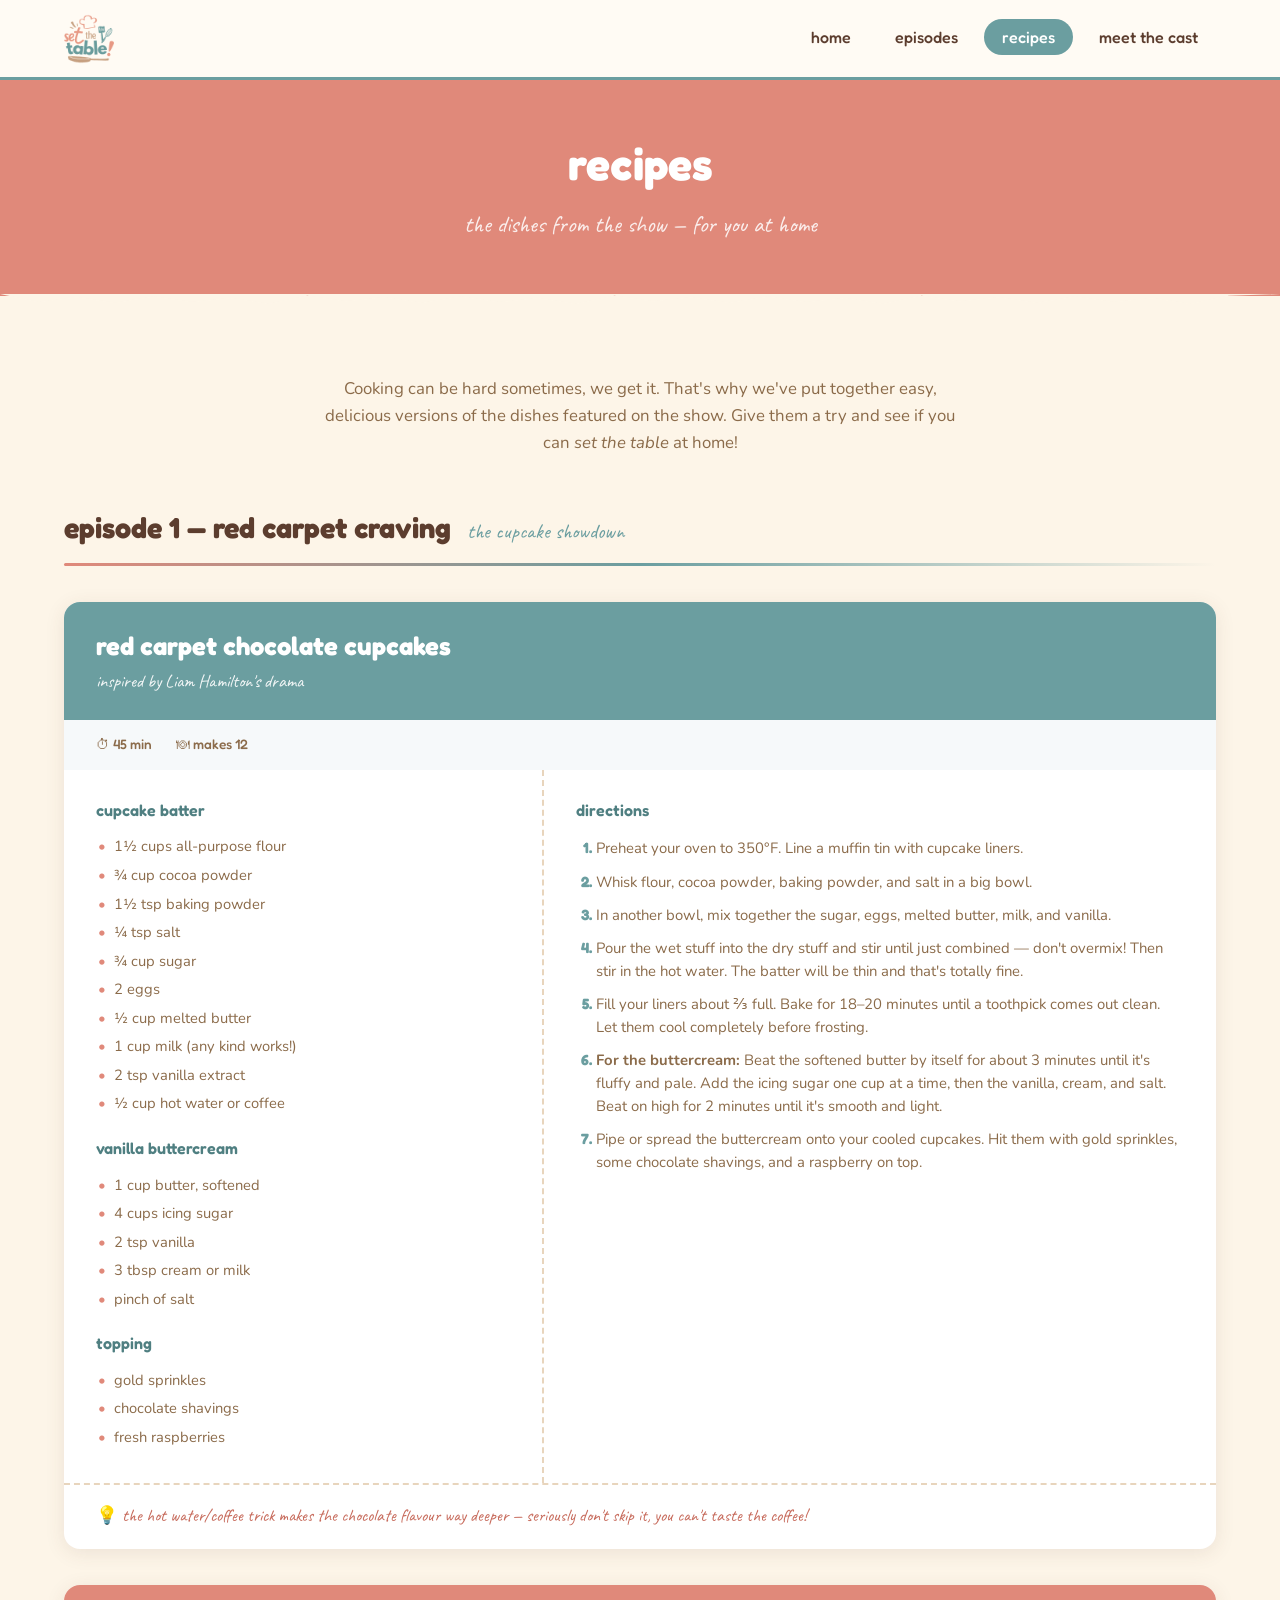
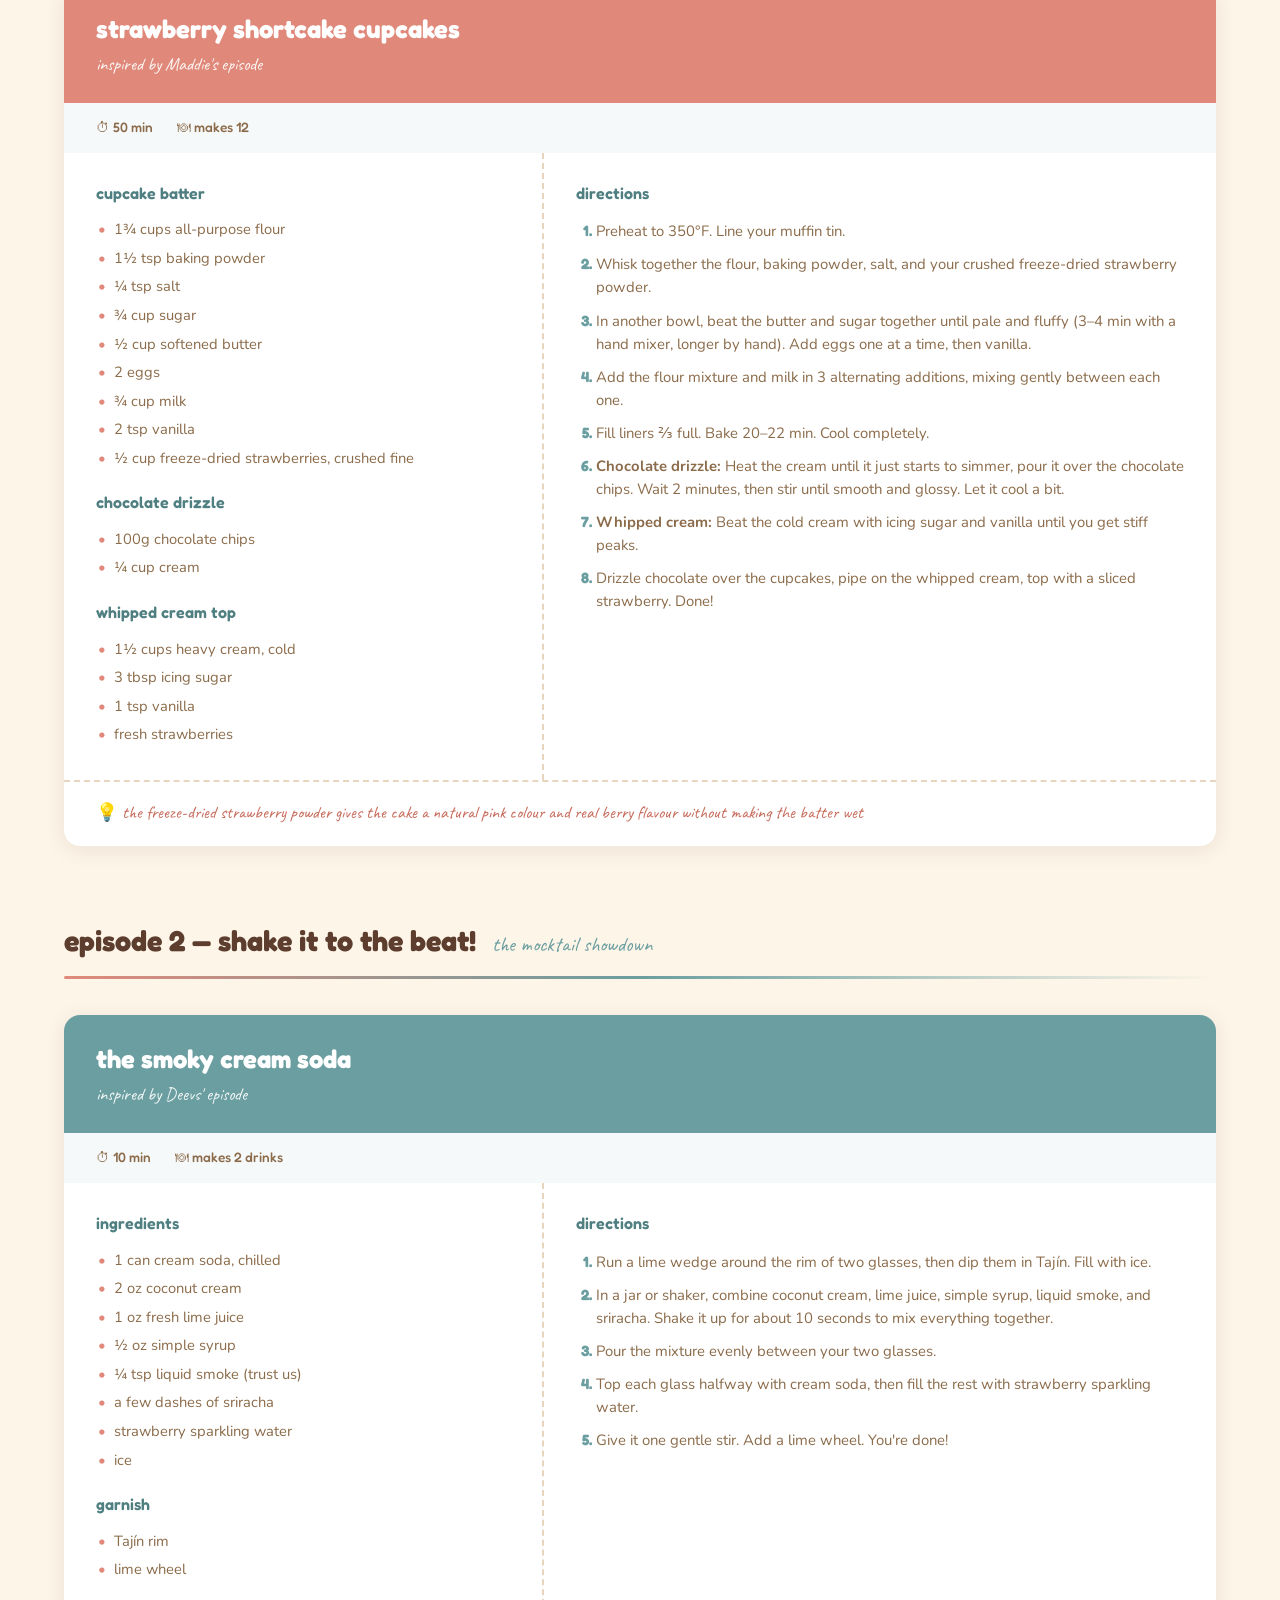
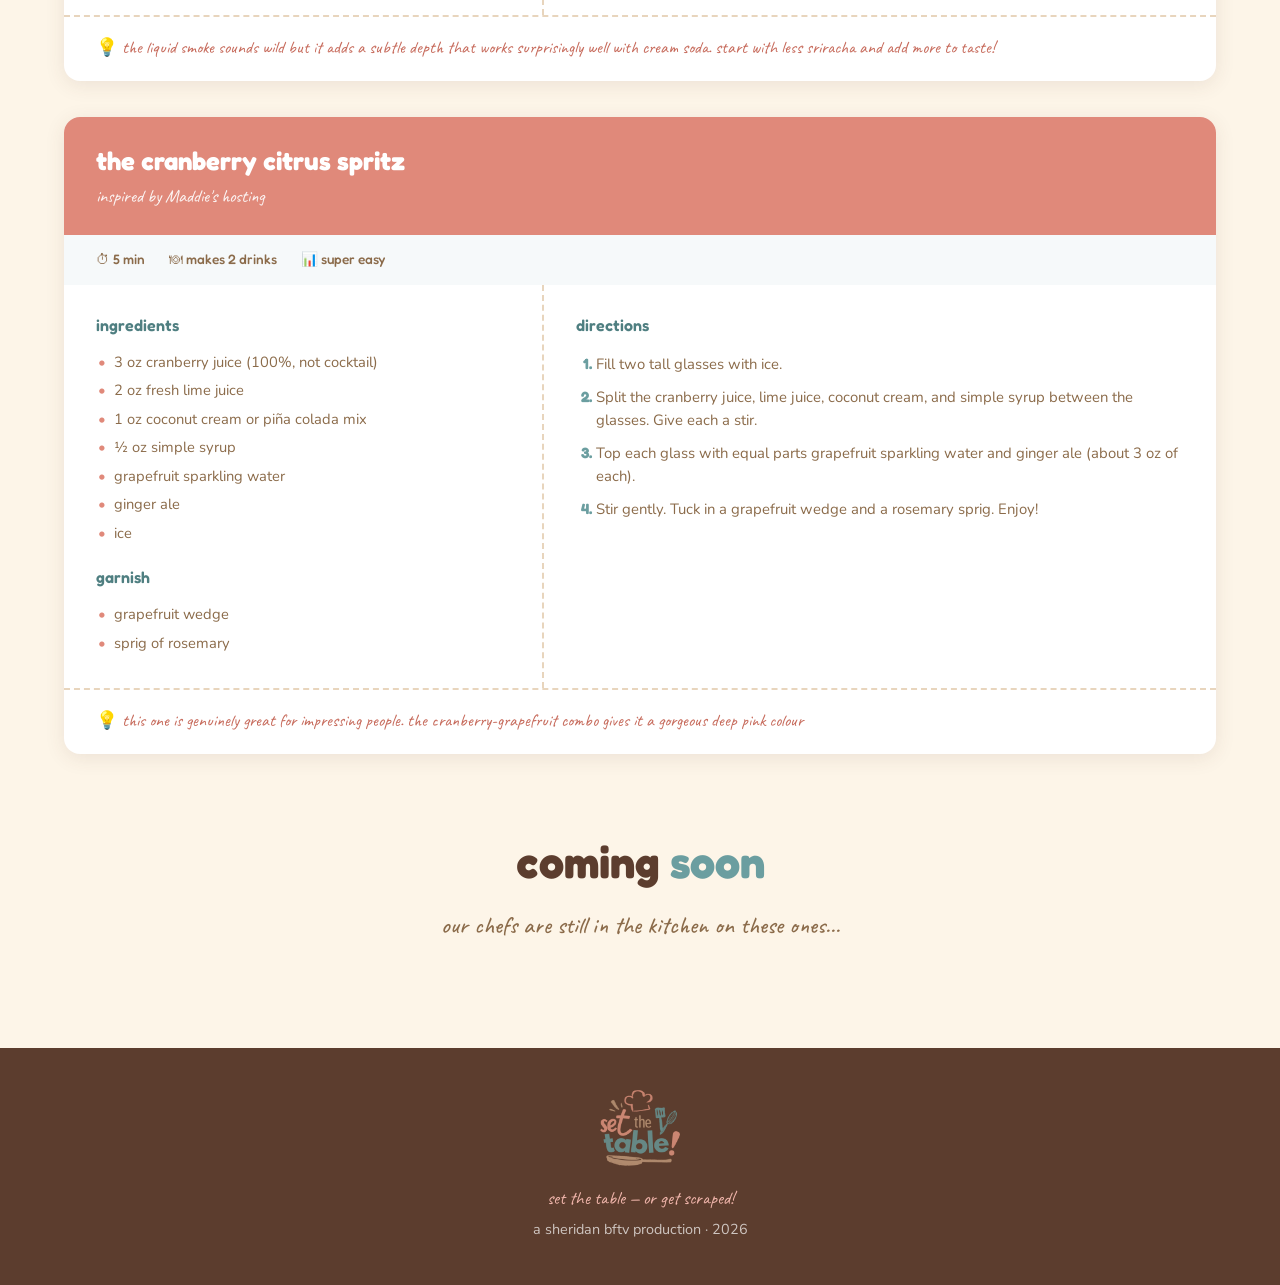
==== recipes.html @ ef8ee999 "Initial commit" ====
<!DOCTYPE html>
<html lang="en">
<head>
  <meta charset="UTF-8">
  <meta name="viewport" content="width=device-width, initial-scale=1.0">
  <title>recipes — set the table!</title>
  <link rel="stylesheet" href="css/style.css">
  <link rel="icon" href="assets/logo.png" type="image/png">
</head>
<body>
  <nav class="nav">
    <div class="nav-inner">
      <a href="index.html" class="nav-logo"><img src="assets/logo.png" alt="Set the Table logo"></a>
      <button class="nav-toggle" aria-label="Menu"><span></span><span></span><span></span></button>
      <ul class="nav-links">
        <li><a href="index.html">home</a></li>
        <li><a href="episodes.html">episodes</a></li>
        <li><a href="recipes.html" class="active">recipes</a></li>
        <li><a href="cast.html">meet the cast</a></li>
      </ul>
    </div>
  </nav>

  <main>
    <div class="page-header torn-bottom" style="background: var(--coral);">
      <h1>recipes</h1>
      <p class="page-subtitle">the dishes from the show — for you at home</p>
    </div>

    <section class="section">
      <div class="container">

        <p class="recipes-intro fade-up">
          Cooking can be hard sometimes, we get it. That's why we've put together easy, 
          delicious versions of the dishes featured on the show. Give them a try and see if 
          you can <em>set the table</em> at home!
        </p>


        <div class="recipe-episode-group">
          <div class="recipe-ep-header fade-up">
            <h2>episode 1 — red carpet craving</h2>
            <span class="ep-tag">the cupcake showdown</span>
          </div>
          <hr class="recipe-ep-divider">

          <!-- Recipe 1: Chocolate Cupcakes -->
          <div class="recipe-spread fade-up">
            <div class="recipe-spread-header">
              <h3>red carpet chocolate cupcakes</h3>
              <span class="recipe-origin">inspired by Liam Hamilton's drama</span>
            </div>
            <div class="recipe-spread-meta">
              <span>⏱ 45 min</span>
              <span>🍽 makes 12</span>
            </div>
            <div class="recipe-spread-body">
              <div class="recipe-ingredients">
                <h4>cupcake batter</h4>
                <ul>
                  <li>1½ cups all-purpose flour</li>
                  <li>¾ cup cocoa powder</li>
                  <li>1½ tsp baking powder</li>
                  <li>¼ tsp salt</li>
                  <li>¾ cup sugar</li>
                  <li>2 eggs</li>
                  <li>½ cup melted butter</li>
                  <li>1 cup milk (any kind works!)</li>
                  <li>2 tsp vanilla extract</li>
                  <li>½ cup hot water or coffee</li>
                </ul>
                <h4>vanilla buttercream</h4>
                <ul>
                  <li>1 cup butter, softened</li>
                  <li>4 cups icing sugar</li>
                  <li>2 tsp vanilla</li>
                  <li>3 tbsp cream or milk</li>
                  <li>pinch of salt</li>
                </ul>
                <h4>topping</h4>
                <ul>
                  <li>gold sprinkles</li>
                  <li>chocolate shavings</li>
                  <li>fresh raspberries</li>
                </ul>
              </div>
              <div class="recipe-directions">
                <h4>directions</h4>
                <ol>
                  <li>Preheat your oven to 350°F. Line a muffin tin with cupcake liners.</li>
                  <li>Whisk flour, cocoa powder, baking powder, and salt in a big bowl.</li>
                  <li>In another bowl, mix together the sugar, eggs, melted butter, milk, and vanilla.</li>
                  <li>Pour the wet stuff into the dry stuff and stir until just combined — don't overmix! Then stir in the hot water. The batter will be thin and that's totally fine.</li>
                  <li>Fill your liners about ⅔ full. Bake for 18–20 minutes until a toothpick comes out clean. Let them cool completely before frosting.</li>
                  <li><strong>For the buttercream:</strong> Beat the softened butter by itself for about 3 minutes until it's fluffy and pale. Add the icing sugar one cup at a time, then the vanilla, cream, and salt. Beat on high for 2 minutes until it's smooth and light.</li>
                  <li>Pipe or spread the buttercream onto your cooled cupcakes. Hit them with gold sprinkles, some chocolate shavings, and a raspberry on top.</li>
                </ol>
              </div>
            </div>
            <div class="recipe-tip">💡 the hot water/coffee trick makes the chocolate flavour way deeper — seriously don't skip it, you can't taste the coffee!</div>
          </div>

          <!-- Recipe 2: Strawberry Cupcakes -->
          <div class="recipe-spread fade-up">
            <div class="recipe-spread-header coral">
              <h3>strawberry shortcake cupcakes</h3>
              <span class="recipe-origin">inspired by Maddie's episode</span>
            </div>
            <div class="recipe-spread-meta">
              <span>⏱ 50 min</span>
              <span>🍽 makes 12</span>
            </div>
            <div class="recipe-spread-body">
              <div class="recipe-ingredients">
                <h4>cupcake batter</h4>
                <ul>
                  <li>1¾ cups all-purpose flour</li>
                  <li>1½ tsp baking powder</li>
                  <li>¼ tsp salt</li>
                  <li>¾ cup sugar</li>
                  <li>½ cup softened butter</li>
                  <li>2 eggs</li>
                  <li>¾ cup milk</li>
                  <li>2 tsp vanilla</li>
                  <li>½ cup freeze-dried strawberries, crushed fine</li>
                </ul>
                <h4>chocolate drizzle</h4>
                <ul>
                  <li>100g chocolate chips</li>
                  <li>¼ cup cream</li>
                </ul>
                <h4>whipped cream top</h4>
                <ul>
                  <li>1½ cups heavy cream, cold</li>
                  <li>3 tbsp icing sugar</li>
                  <li>1 tsp vanilla</li>
                  <li>fresh strawberries</li>
                </ul>
              </div>
              <div class="recipe-directions">
                <h4>directions</h4>
                <ol>
                  <li>Preheat to 350°F. Line your muffin tin.</li>
                  <li>Whisk together the flour, baking powder, salt, and your crushed freeze-dried strawberry powder.</li>
                  <li>In another bowl, beat the butter and sugar together until pale and fluffy (3–4 min with a hand mixer, longer by hand). Add eggs one at a time, then vanilla.</li>
                  <li>Add the flour mixture and milk in 3 alternating additions, mixing gently between each one.</li>
                  <li>Fill liners ⅔ full. Bake 20–22 min. Cool completely.</li>
                  <li><strong>Chocolate drizzle:</strong> Heat the cream until it just starts to simmer, pour it over the chocolate chips. Wait 2 minutes, then stir until smooth and glossy. Let it cool a bit.</li>
                  <li><strong>Whipped cream:</strong> Beat the cold cream with icing sugar and vanilla until you get stiff peaks.</li>
                  <li>Drizzle chocolate over the cupcakes, pipe on the whipped cream, top with a sliced strawberry. Done!</li>
                </ol>
              </div>
            </div>
            <div class="recipe-tip">💡 the freeze-dried strawberry powder gives the cake a natural pink colour and real berry flavour without making the batter wet</div>
          </div>
        </div>

        <!-- EPISODE 2 — Mocktails -->
        <div class="recipe-episode-group">
          <div class="recipe-ep-header fade-up">
            <h2>episode 2 — shake it to the beat!</h2>
            <span class="ep-tag">the mocktail showdown</span>
          </div>
          <hr class="recipe-ep-divider">

          <!-- Deevs' Mocktail -->
          <div class="recipe-spread fade-up">
            <div class="recipe-spread-header">
              <h3>the smoky cream soda</h3>
              <span class="recipe-origin">inspired by Deevs' episode</span>
            </div>
            <div class="recipe-spread-meta">
              <span>⏱ 10 min</span>
              <span>🍽 makes 2 drinks</span>
            </div>
            <div class="recipe-spread-body">
              <div class="recipe-ingredients">
                <h4>ingredients</h4>
                <ul>
                  <li>1 can cream soda, chilled</li>
                  <li>2 oz coconut cream</li>
                  <li>1 oz fresh lime juice</li>
                  <li>½ oz simple syrup</li>
                  <li>¼ tsp liquid smoke (trust us)</li>
                  <li>a few dashes of sriracha</li>
                  <li>strawberry sparkling water</li>
                  <li>ice</li>
                </ul>
                <h4>garnish</h4>
                <ul>
                  <li>Tajín rim</li>
                  <li>lime wheel</li>
                </ul>
              </div>
              <div class="recipe-directions">
                <h4>directions</h4>
                <ol>
                  <li>Run a lime wedge around the rim of two glasses, then dip them in Tajín. Fill with ice.</li>
                  <li>In a jar or shaker, combine coconut cream, lime juice, simple syrup, liquid smoke, and sriracha. Shake it up for about 10 seconds to mix everything together.</li>
                  <li>Pour the mixture evenly between your two glasses.</li>
                  <li>Top each glass halfway with cream soda, then fill the rest with strawberry sparkling water.</li>
                  <li>Give it one gentle stir. Add a lime wheel. You're done!</li>
                </ol>
              </div>
            </div>
            <div class="recipe-tip">💡 the liquid smoke sounds wild but it adds a subtle depth that works surprisingly well with cream soda. start with less sriracha and add more to taste!</div>
          </div>

          <!-- Maddie's Mocktail -->
          <div class="recipe-spread fade-up">
            <div class="recipe-spread-header coral">
              <h3>the cranberry citrus spritz</h3>
              <span class="recipe-origin">inspired by Maddie's hosting</span>
            </div>
            <div class="recipe-spread-meta">
              <span>⏱ 5 min</span>
              <span>🍽 makes 2 drinks</span>
              <span>📊 super easy</span>
            </div>
            <div class="recipe-spread-body">
              <div class="recipe-ingredients">
                <h4>ingredients</h4>
                <ul>
                  <li>3 oz cranberry juice (100%, not cocktail)</li>
                  <li>2 oz fresh lime juice</li>
                  <li>1 oz coconut cream or piña colada mix</li>
                  <li>½ oz simple syrup</li>
                  <li>grapefruit sparkling water</li>
                  <li>ginger ale</li>
                  <li>ice</li>
                </ul>
                <h4>garnish</h4>
                <ul>
                  <li>grapefruit wedge</li>
                  <li>sprig of rosemary</li>
                </ul>
              </div>
              <div class="recipe-directions">
                <h4>directions</h4>
                <ol>
                  <li>Fill two tall glasses with ice.</li>
                  <li>Split the cranberry juice, lime juice, coconut cream, and simple syrup between the glasses. Give each a stir.</li>
                  <li>Top each glass with equal parts grapefruit sparkling water and ginger ale (about 3 oz of each).</li>
                  <li>Stir gently. Tuck in a grapefruit wedge and a rosemary sprig. Enjoy!</li>
                </ol>
              </div>
            </div>
            <div class="recipe-tip">💡 this one is genuinely great for impressing people. the cranberry-grapefruit combo gives it a gorgeous deep pink colour</div>
          </div>
        </div>

        <!-- WIP Placeholders -->
        <div class="fade-up">
          <div class="section-header" style="margin-bottom: 24px;">
            <h2>coming <span class="teal">soon</span></h2>
            <p class="subtitle">our chefs are still in the kitchen on these ones...</p>
          </div>
        </div>
      </div>
    </section>
  </main>

  <footer class="footer">
    <div class="footer-inner">
      <img src="assets/logo.png" alt="Set the Table" class="footer-logo">
      <p class="footer-tagline">set the table — or get scraped!</p>
      <p>a sheridan bftv production · 2026</p>
    </div>
  </footer>

  <script src="js/main.js"></script>
</body>
</html>
---- css/style.css ----
/* ============================================
   SET THE TABLE — Main Stylesheet
   ============================================ */
@import url('https://fonts.googleapis.com/css2?family=Fredoka:wght@400;500;600;700&family=Caveat:wght@400;500;600;700&family=Nunito:wght@400;500;600;700&display=swap');

:root {
  --cream: #FDF5E8; --cream-light: #FFFBF4;
  --teal: #6B9EA0; --teal-dark: #4F7F81; --teal-light: #A0C9CB;
  --coral: #E0897A; --coral-light: #F0B5AB; --coral-dark: #C76B5C;
  --brown-dark: #5C3D2E; --brown: #8B6B4A; --brown-mid: #A67B5B; --brown-light: #D4B896;
  --beige: #E8D5BD;
  --gingham-light: #ECDCC6;
  --font-display: 'Fredoka', sans-serif;
  --font-hand: 'Caveat', cursive;
  --font-body: 'Nunito', sans-serif;
  --nav-height: 80px; --max-width: 1200px;
  --radius: 16px; --radius-sm: 8px;
  --shadow: 0 4px 20px rgba(92,61,46,0.1);
  --shadow-hover: 0 8px 32px rgba(92,61,46,0.18);
  --shadow-card: 0 2px 12px rgba(92,61,46,0.08);
}

*, *::before, *::after { box-sizing: border-box; margin: 0; padding: 0; }
html { scroll-behavior: smooth; font-size: 16px; }
body { font-family: var(--font-body); color: var(--brown-dark); background: var(--cream); line-height: 1.6; overflow-x: hidden; -webkit-font-smoothing: antialiased; }
img { max-width: 100%; height: auto; display: block; }
a { text-decoration: none; color: inherit; }
button { cursor: pointer; border: none; background: none; font-family: inherit; }

/* Torn edges */
.torn-top { position: relative; }
.torn-top::before { content: ''; position: absolute; top: -14px; left: 0; right: 0; height: 16px; background: var(--cream); clip-path: polygon(0% 100%, 2% 60%, 5% 90%, 8% 50%, 11% 80%, 14% 45%, 17% 85%, 20% 55%, 23% 95%, 26% 40%, 29% 75%, 32% 50%, 35% 90%, 38% 60%, 41% 85%, 44% 45%, 47% 80%, 50% 55%, 53% 90%, 56% 40%, 59% 75%, 62% 55%, 65% 85%, 68% 50%, 71% 90%, 74% 60%, 77% 80%, 80% 45%, 83% 85%, 86% 55%, 89% 90%, 92% 50%, 95% 80%, 98% 60%, 100% 100%); z-index: 2; }
.torn-bottom { position: relative; }
.torn-bottom::after { content: ''; position: absolute; bottom: -14px; left: 0; right: 0; height: 16px; background: var(--cream); clip-path: polygon(0% 0%, 3% 50%, 6% 20%, 9% 55%, 12% 15%, 15% 50%, 18% 25%, 21% 60%, 24% 10%, 27% 45%, 30% 20%, 33% 55%, 36% 15%, 39% 50%, 42% 25%, 45% 60%, 48% 10%, 51% 45%, 54% 20%, 57% 55%, 60% 15%, 63% 50%, 66% 25%, 69% 60%, 72% 10%, 75% 45%, 78% 20%, 81% 55%, 84% 15%, 87% 50%, 90% 25%, 93% 60%, 96% 10%, 100% 0%); z-index: 2; }

/* Nav */
.nav { position: fixed; top: 0; left: 0; right: 0; height: var(--nav-height); background: var(--cream-light); border-bottom: 3px solid var(--teal); z-index: 1000; display: flex; align-items: center; justify-content: center; transition: box-shadow 0.3s ease; }
.nav.scrolled { box-shadow: 0 4px 24px rgba(92,61,46,0.12); }
.nav-inner { width: 100%; max-width: var(--max-width); padding: 0 24px; display: flex; align-items: center; justify-content: space-between; }
.nav-logo { display: flex; align-items: center; gap: 10px; }
.nav-logo img { height: 50px; width: auto; }
.nav-links { display: flex; gap: 8px; list-style: none; }
.nav-links a { font-family: var(--font-display); font-weight: 500; font-size: 1rem; color: var(--brown-dark); padding: 8px 18px; border-radius: 100px; transition: all 0.25s ease; }
.nav-links a:hover, .nav-links a.active { background: var(--teal); color: white; }
.nav-toggle { display: none; flex-direction: column; gap: 5px; padding: 8px; }
.nav-toggle span { display: block; width: 24px; height: 3px; background: var(--brown-dark); border-radius: 2px; transition: all 0.3s ease; }

main { padding-top: var(--nav-height); }
.container { width: 100%; max-width: var(--max-width); margin: 0 auto; padding: 0 24px; }
.section { padding: 80px 0; }
.section-header { text-align: center; margin-bottom: 56px; }
.section-header h2 { font-family: var(--font-display); font-size: 2.8rem; font-weight: 700; color: var(--brown-dark); margin-bottom: 8px; }
.section-header h2 .accent { color: var(--coral); }
.section-header h2 .teal { color: var(--teal); }
.section-header .subtitle { font-family: var(--font-hand); font-size: 1.5rem; color: var(--brown); font-weight: 500; }

/* Hero */
.hero { min-height: calc(100vh - var(--nav-height)); display: flex; align-items: center; justify-content: center; text-align: center; position: relative; overflow: hidden; padding: 60px 0; }
.hero-bg { position: absolute; inset: 0; background-color: var(--gingham-light); background-image: repeating-linear-gradient(0deg, transparent, transparent 50px, rgba(166,123,91,0.18) 50px, rgba(166,123,91,0.18) 100px), repeating-linear-gradient(90deg, transparent, transparent 50px, rgba(166,123,91,0.18) 50px, rgba(166,123,91,0.18) 100px); z-index: 0; }
.hero-content { position: relative; z-index: 2; max-width: 720px; padding: 0 24px; }
.hero-logo { width: 280px; height: 280px; margin: 0 auto 28px; animation: float 4s ease-in-out infinite; border-radius: 50%; }
@keyframes float { 0%, 100% { transform: translateY(0); } 50% { transform: translateY(-12px); } }
.hero h1 { font-family: var(--font-display); font-size: 2.6rem; font-weight: 700; color: var(--brown-dark); line-height: 1.25; margin-bottom: 8px; }
.hero h1 .coral { color: var(--coral); }
.hero h1 .teal { color: var(--teal); }
.hero .tagline { font-family: var(--font-hand); font-size: 1.7rem; color: var(--brown); margin-bottom: 32px; }
.hero-cta { display: inline-flex; align-items: center; gap: 10px; background: var(--coral); color: white; font-family: var(--font-display); font-weight: 600; font-size: 1.15rem; padding: 14px 36px; border-radius: 100px; transition: all 0.3s ease; box-shadow: 0 4px 16px rgba(224,137,122,0.35); }
.hero-cta:hover { background: var(--coral-dark); transform: translateY(-2px); box-shadow: 0 6px 24px rgba(224,137,122,0.45); }

/* Teal strip */
.teal-strip { background: var(--teal); color: white; padding: 28px 0; text-align: center; position: relative; z-index: 1; }
.teal-strip h3 { font-family: var(--font-display); font-size: 1.5rem; font-weight: 600; }
.teal-strip .hand { font-family: var(--font-hand); font-size: 1.3rem; font-weight: 400; opacity: 0.9; }

/* Episode cards */
.episodes-grid { display: grid; grid-template-columns: repeat(auto-fill, minmax(360px, 1fr)); gap: 32px; }
.episode-card { background: white; border-radius: var(--radius); overflow: hidden; box-shadow: var(--shadow-card); transition: all 0.35s ease; border: 2px solid transparent; }
.episode-card:hover { transform: translateY(-4px); box-shadow: var(--shadow-hover); border-color: var(--teal-light); }
.episode-card .thumb-wrap { position: relative; aspect-ratio: 16/9; overflow: hidden; background: var(--beige); }
.episode-card .thumb-wrap img { width: 100%; height: 100%; object-fit: cover; transition: transform 0.4s ease; }
.episode-card:hover .thumb-wrap img { transform: scale(1.03); }
.episode-card .ep-number { position: absolute; top: 12px; left: 12px; background: var(--coral); color: white; font-family: var(--font-display); font-weight: 600; font-size: 0.8rem; padding: 4px 14px; border-radius: 100px; }
.episode-card .play-btn { position: absolute; inset: 0; display: flex; align-items: center; justify-content: center; background: rgba(92,61,46,0.25); opacity: 0; transition: opacity 0.3s ease; }
.episode-card:hover .play-btn { opacity: 1; }
.play-btn svg { width: 56px; height: 56px; fill: white; filter: drop-shadow(0 2px 8px rgba(0,0,0,0.3)); }
.episode-card .ep-info { padding: 20px 24px; }
.episode-card .ep-title { font-family: var(--font-display); font-size: 1.3rem; font-weight: 600; color: var(--brown-dark); margin-bottom: 4px; }
.episode-card .ep-guest { font-family: var(--font-hand); font-size: 1.15rem; color: var(--teal-dark); }
.episode-card .ep-desc { font-size: 0.92rem; color: var(--brown); margin-top: 8px; line-height: 1.5; }

/* Video modal */
.modal-overlay { position: fixed; inset: 0; background: rgba(30,20,15,0.85); z-index: 9999; display: flex; align-items: center; justify-content: center; opacity: 0; pointer-events: none; transition: opacity 0.3s ease; padding: 24px; }
.modal-overlay.active { opacity: 1; pointer-events: auto; }
.modal-content { width: 100%; max-width: 900px; aspect-ratio: 16/9; background: black; border-radius: var(--radius); overflow: hidden; position: relative; transform: scale(0.9); transition: transform 0.3s ease; }
.modal-overlay.active .modal-content { transform: scale(1); }
.modal-content iframe { width: 100%; height: 100%; border: none; }
.modal-close { position: absolute; top: -44px; right: 0; color: white; font-size: 2rem; padding: 8px; line-height: 1; font-family: var(--font-display); opacity: 0.8; transition: opacity 0.2s; }
.modal-close:hover { opacity: 1; }

/* Coming soon */
.episode-card.coming-soon .thumb-wrap::after { content: ''; position: absolute; inset: 0; background: linear-gradient(135deg, rgba(107,158,160,0.6), rgba(224,137,122,0.5)); }
.coming-soon-badge { position: absolute; top: 50%; left: 50%; transform: translate(-50%,-50%); z-index: 2; text-align: center; }
.coming-soon-badge .live-dot { display: inline-block; width: 10px; height: 10px; background: var(--coral); border-radius: 50%; margin-right: 6px; animation: pulse 1.5s ease-in-out infinite; }
@keyframes pulse { 0%, 100% { opacity: 1; transform: scale(1); } 50% { opacity: 0.5; transform: scale(1.3); } }
.coming-soon-badge span { font-family: var(--font-display); font-weight: 700; font-size: 1.1rem; color: white; text-shadow: 0 2px 8px rgba(0,0,0,0.3); }
.coming-soon-badge .date { display: block; font-family: var(--font-hand); font-size: 1.3rem; color: white; margin-top: 4px; text-shadow: 0 2px 8px rgba(0,0,0,0.3); }

/* Livestream */
.livestream-section { background: var(--brown-dark); color: white; padding: 64px 0; position: relative; }
.livestream-inner { display: grid; grid-template-columns: 1.2fr 1fr; gap: 48px; align-items: center; }
.livestream-thumb { border-radius: var(--radius); overflow: hidden; position: relative; box-shadow: 0 8px 40px rgba(0,0,0,0.3); }
.livestream-thumb img { width: 100%; display: block; }
.livestream-thumb .overlay { position: absolute; inset: 0; background: linear-gradient(135deg, rgba(107,158,160,0.5), rgba(224,137,122,0.4)); display: flex; align-items: center; justify-content: center; }
.livestream-info h2 { font-family: var(--font-display); font-size: 2.2rem; font-weight: 700; margin-bottom: 8px; }
.livestream-info .ep-label { font-family: var(--font-hand); font-size: 1.5rem; color: var(--coral-light); margin-bottom: 16px; }
.livestream-info p { font-size: 1.05rem; line-height: 1.6; opacity: 0.9; margin-bottom: 24px; }
.livestream-time { display: inline-flex; align-items: center; gap: 10px; background: var(--teal); color: white; font-family: var(--font-display); font-weight: 600; padding: 12px 28px; border-radius: 100px; font-size: 1.05rem; }
.livestream-time .live-dot { display: inline-block; width: 8px; height: 8px; background: var(--coral-light); border-radius: 50%; animation: pulse 1.5s ease-in-out infinite; }

/* ===================== CAST PAGE ===================== */
.cast-divider { font-family: var(--font-hand); font-size: 2rem; color: var(--teal-dark); margin-bottom: 40px; padding-bottom: 12px; border-bottom: 3px dashed var(--teal-light); }

/* Host featured */
.host-feature { display: grid; grid-template-columns: 280px 1fr; gap: 40px; align-items: center; background: white; border-radius: var(--radius); padding: 40px; box-shadow: var(--shadow); margin-bottom: 64px; border-left: 6px solid var(--coral); }
.host-feature .profile-img { width: 100%; aspect-ratio: 3/4; border-radius: var(--radius); overflow: hidden; }
.host-feature .profile-img img { width: 100%; height: 100%; object-fit: cover; }
.host-feature h3 { font-family: var(--font-display); font-size: 2rem; font-weight: 700; color: var(--brown-dark); margin-bottom: 8px; }
.host-feature .host-subtitle { font-family: var(--font-hand); font-size: 1.4rem; color: var(--coral); margin-bottom: 16px; }
.host-feature p { font-size: 1.05rem; color: var(--brown); line-height: 1.65; }

/* Judge profiles */
.judges-list { display: flex; flex-direction: column; gap: 28px; margin-bottom: 64px; }
.judge-profile { display: grid; grid-template-columns: 200px 1fr; gap: 28px; align-items: center; background: white; border-radius: var(--radius); padding: 24px; box-shadow: var(--shadow-card); transition: all 0.3s ease; border-left: 4px solid var(--teal); }
.judge-profile:hover { transform: translateY(-2px); box-shadow: var(--shadow-hover); }
.judge-profile:nth-child(even) { direction: rtl; border-left: none; border-right: 4px solid var(--teal); }
.judge-profile:nth-child(even) > * { direction: ltr; }
.judge-profile .profile-img { width: 100%; aspect-ratio: 3/4; border-radius: 12px; overflow: hidden; }
.judge-profile .profile-img img { width: 100%; height: 100%; object-fit: cover; }
.judge-profile h3 { font-family: var(--font-display); font-size: 1.5rem; font-weight: 700; color: var(--brown-dark); margin-bottom: 4px; }
.judge-profile .alias { font-family: var(--font-hand); font-size: 1.15rem; color: var(--teal); margin-bottom: 10px; }
.judge-profile p { font-size: 0.95rem; color: var(--brown); line-height: 1.55; }

/* Guest profiles */
.guests-grid { display: grid; grid-template-columns: repeat(auto-fill, minmax(300px, 1fr)); gap: 28px; }
.guest-profile { background: white; border-radius: var(--radius); padding: 28px; box-shadow: var(--shadow-card); transition: all 0.3s ease; text-align: center; }
.guest-profile:hover { transform: translateY(-3px); box-shadow: var(--shadow-hover); }
.guest-profile .profile-img-round { width: 120px; height: 120px; border-radius: 50%; overflow: hidden; margin: 0 auto 16px; border: 4px solid var(--beige); }
.guest-profile .profile-img-round img { width: 100%; height: 100%; object-fit: cover; }
.guest-profile h3 { font-family: var(--font-display); font-size: 1.3rem; font-weight: 700; color: var(--brown-dark); margin-bottom: 4px; }
.guest-profile .ep-ref { font-family: var(--font-hand); font-size: 1.1rem; color: var(--teal); margin-bottom: 10px; }
.guest-profile p { font-size: 0.92rem; color: var(--brown); line-height: 1.5; text-align: left; }
.guest-profile.mystery { background: linear-gradient(135deg, white 70%, rgba(224,137,122,0.1)); border: 2px dashed var(--coral); }
.guest-profile.mystery .profile-img-round { position: relative; border-color: var(--coral-light); background: var(--beige); display: flex; align-items: center; justify-content: center; font-size: 2.5rem; }
.guest-profile.mystery .profile-img-round img { position: absolute; inset: 0; opacity: 0.15; filter: grayscale(0.1); }
.guest-profile.mystery .profile-img-round span { position: relative; z-index: 1; }

/* ===================== RECIPES PAGE ===================== */
.recipes-intro { text-align: center; max-width: 640px; margin: 0 auto 48px; font-size: 1.05rem; color: var(--brown); line-height: 1.6; }
.recipe-episode-group { margin-bottom: 72px; }
.recipe-ep-header { display: flex; align-items: baseline; gap: 16px; margin-bottom: 12px; flex-wrap: wrap; }
.recipe-ep-header h2 { font-family: var(--font-display); font-size: 1.8rem; font-weight: 700; color: var(--brown-dark); }
.recipe-ep-header .ep-tag { font-family: var(--font-hand); font-size: 1.3rem; color: var(--teal); }
.recipe-ep-divider { width: 100%; height: 3px; border: none; background: linear-gradient(90deg, var(--coral), var(--teal), transparent); margin-bottom: 36px; border-radius: 2px; }

.recipe-spread { background: white; border-radius: var(--radius); box-shadow: var(--shadow); overflow: hidden; margin-bottom: 36px; }
.recipe-spread-header { padding: 24px 32px; background: var(--teal); color: white; }
.recipe-spread-header.coral { background: var(--coral); }
.recipe-spread-header h3 { font-family: var(--font-display); font-size: 1.6rem; font-weight: 700; }
.recipe-spread-header .recipe-origin { font-family: var(--font-hand); font-size: 1.15rem; opacity: 0.9; }
.recipe-spread-meta { display: flex; gap: 24px; padding: 14px 32px; background: rgba(107,158,160,0.06); font-family: var(--font-display); font-size: 0.85rem; font-weight: 500; color: var(--brown); flex-wrap: wrap; }
.recipe-spread-meta span { display: flex; align-items: center; gap: 6px; }

.recipe-spread-body { display: grid; grid-template-columns: 1fr 1.4fr; }
.recipe-ingredients { padding: 28px 32px; border-right: 2px dashed var(--beige); }
.recipe-ingredients h4 { font-family: var(--font-display); font-size: 1rem; font-weight: 600; color: var(--teal-dark); margin-bottom: 12px; margin-top: 20px; }
.recipe-ingredients h4:first-child { margin-top: 0; }
.recipe-ingredients ul { list-style: none; padding: 0; }
.recipe-ingredients ul li { position: relative; padding-left: 18px; margin-bottom: 5px; font-size: 0.92rem; color: var(--brown); }
.recipe-ingredients ul li::before { content: '•'; position: absolute; left: 2px; color: var(--coral); font-weight: 700; }

.recipe-directions { padding: 28px 32px; }
.recipe-directions h4 { font-family: var(--font-display); font-size: 1rem; font-weight: 600; color: var(--teal-dark); margin-bottom: 14px; }
.recipe-directions ol { padding-left: 20px; }
.recipe-directions ol li { margin-bottom: 10px; font-size: 0.93rem; color: var(--brown); line-height: 1.55; }
.recipe-directions ol li::marker { color: var(--teal); font-family: var(--font-display); font-weight: 700; }
.recipe-tip { padding: 16px 32px 20px; border-top: 2px dashed var(--beige); font-family: var(--font-hand); font-size: 1.1rem; color: var(--coral-dark); }

/* WIP placeholders */
.wip-grid { display: grid; grid-template-columns: repeat(auto-fill, minmax(260px, 1fr)); gap: 24px; margin-top: 48px; }
.wip-card { border: 3px dashed var(--beige); border-radius: var(--radius); padding: 32px 24px; text-align: center; background: rgba(255,255,255,0.5); transition: all 0.3s ease; }
.wip-card:hover { border-color: var(--teal-light); background: white; }
.wip-card .wip-emoji { font-size: 2.5rem; margin-bottom: 12px; display: block; }
.wip-card h4 { font-family: var(--font-display); font-size: 1.1rem; font-weight: 600; color: var(--brown-dark); margin-bottom: 4px; }
.wip-card .wip-ep { font-family: var(--font-hand); font-size: 1.1rem; color: var(--teal); margin-bottom: 8px; }
.wip-card p { font-family: var(--font-hand); font-size: 1rem; color: var(--brown-mid); }

/* Contact */
.contact-section { padding: 80px 0; }
.contact-inner { display: grid; grid-template-columns: 1fr 1.2fr; gap: 48px; align-items: start; }
.contact-text h2 { font-family: var(--font-display); font-size: 2.4rem; font-weight: 700; color: var(--brown-dark); margin-bottom: 12px; }
.contact-text .subtitle { font-family: var(--font-hand); font-size: 1.4rem; color: var(--teal); margin-bottom: 20px; }
.contact-text p { font-size: 1.02rem; color: var(--brown); line-height: 1.6; }
.contact-form { background: white; padding: 36px; border-radius: var(--radius); box-shadow: var(--shadow); border-top: 4px solid var(--teal); }
.form-group { margin-bottom: 20px; }
.form-group label { display: block; font-family: var(--font-display); font-size: 0.9rem; font-weight: 600; color: var(--brown-dark); margin-bottom: 6px; }
.form-group input, .form-group textarea, .form-group select { width: 100%; padding: 12px 16px; border: 2px solid var(--beige); border-radius: var(--radius-sm); font-family: var(--font-body); font-size: 0.95rem; color: var(--brown-dark); background: var(--cream-light); transition: border-color 0.25s ease; outline: none; }
.form-group input:focus, .form-group textarea:focus, .form-group select:focus { border-color: var(--teal); }
.form-group textarea { resize: vertical; min-height: 120px; }
.form-submit { background: var(--teal); color: white; font-family: var(--font-display); font-weight: 600; font-size: 1.05rem; padding: 14px 40px; border-radius: 100px; transition: all 0.3s ease; width: 100%; }
.form-submit:hover { background: var(--teal-dark); transform: translateY(-1px); }

/* Footer */
.footer { background: var(--brown-dark); color: rgba(255,255,255,0.7); padding: 40px 0; text-align: center; }
.footer-inner { max-width: var(--max-width); margin: 0 auto; padding: 0 24px; }
.footer-logo { width: 80px; margin: 0 auto 16px; opacity: 0.8; }
.footer p { font-size: 0.9rem; margin-bottom: 4px; }
.footer .footer-tagline { font-family: var(--font-hand); font-size: 1.15rem; color: var(--coral-light); }

/* Page header */
.page-header { background: var(--teal); padding: 48px 0 56px; text-align: center; position: relative; }
.page-header h1 { font-family: var(--font-display); font-size: 2.8rem; font-weight: 700; color: white; }
.page-header .page-subtitle { font-family: var(--font-hand); font-size: 1.5rem; color: rgba(255,255,255,0.85); max-width: 520px; margin: 8px auto 0; line-height: 1.35; }

/* Animations */
.fade-up { opacity: 0; transform: translateY(24px); transition: opacity 0.6s ease, transform 0.6s ease; }
.fade-up.visible { opacity: 1; transform: translateY(0); }
.stagger-1 { transition-delay: 0.05s; } .stagger-2 { transition-delay: 0.1s; } .stagger-3 { transition-delay: 0.15s; }
.stagger-4 { transition-delay: 0.2s; } .stagger-5 { transition-delay: 0.25s; } .stagger-6 { transition-delay: 0.3s; }

/* Responsive */
@media (max-width: 900px) {
  .livestream-inner, .contact-inner { grid-template-columns: 1fr; }
  .hero h1 { font-size: 2.2rem; }
  .hero-logo { width: 200px; height: 200px; }
  .section-header h2 { font-size: 2.2rem; }
  .episodes-grid { grid-template-columns: 1fr; }
  .host-feature { grid-template-columns: 1fr; text-align: center; }
  .host-feature .profile-img { max-width: 260px; margin: 0 auto; }
  .judge-profile { grid-template-columns: 160px 1fr; }
  .judge-profile:nth-child(even) { direction: ltr; border-right: none; border-left: 4px solid var(--teal); }
  .recipe-spread-body { grid-template-columns: 1fr; }
  .recipe-ingredients { border-right: none; border-bottom: 2px dashed var(--beige); }
}
@media (max-width: 640px) {
  .nav-links { display: none; position: absolute; top: var(--nav-height); left: 0; right: 0; background: var(--cream-light); flex-direction: column; padding: 16px; border-bottom: 3px solid var(--teal); box-shadow: 0 8px 24px rgba(92,61,46,0.12); }
  .nav-links.open { display: flex; }
  .nav-toggle { display: flex; }
  .hero h1 { font-size: 1.8rem; } .hero .tagline { font-size: 1.3rem; } .hero-logo { width: 160px; height: 160px; }
  .section { padding: 48px 0; } .section-header h2 { font-size: 1.8rem; } .page-header h1 { font-size: 2rem; }
  .judge-profile { grid-template-columns: 1fr; text-align: center; }
  .judge-profile .profile-img { max-width: 180px; margin: 0 auto; }
  .judge-profile:nth-child(even) { direction: ltr; border-right: none; border-left: 4px solid var(--teal); }
  .guests-grid { grid-template-columns: 1fr; }
  .contact-form { padding: 24px; }
  .recipe-spread-header, .recipe-ingredients, .recipe-directions { padding: 20px 24px; }
  .recipe-tip { padding: 14px 24px 18px; }
  .recipe-spread-meta { padding: 12px 24px; }
}
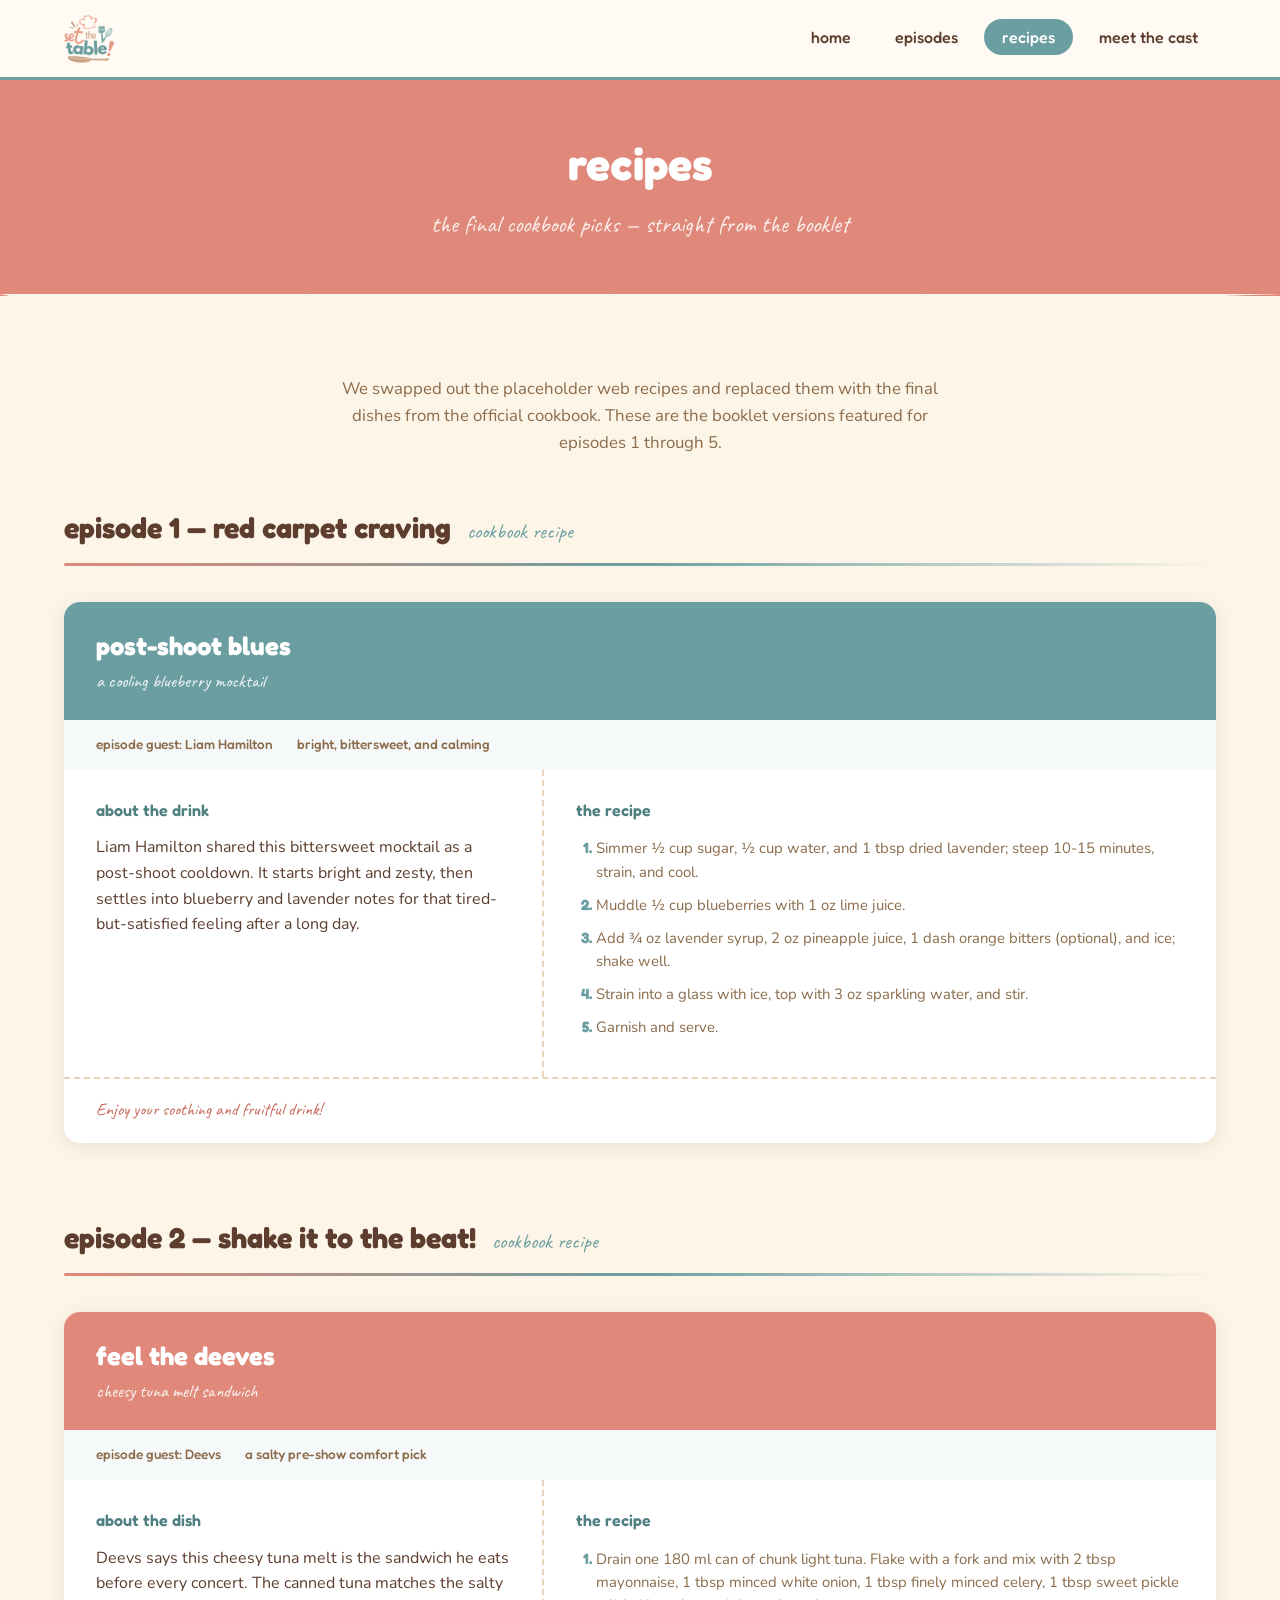
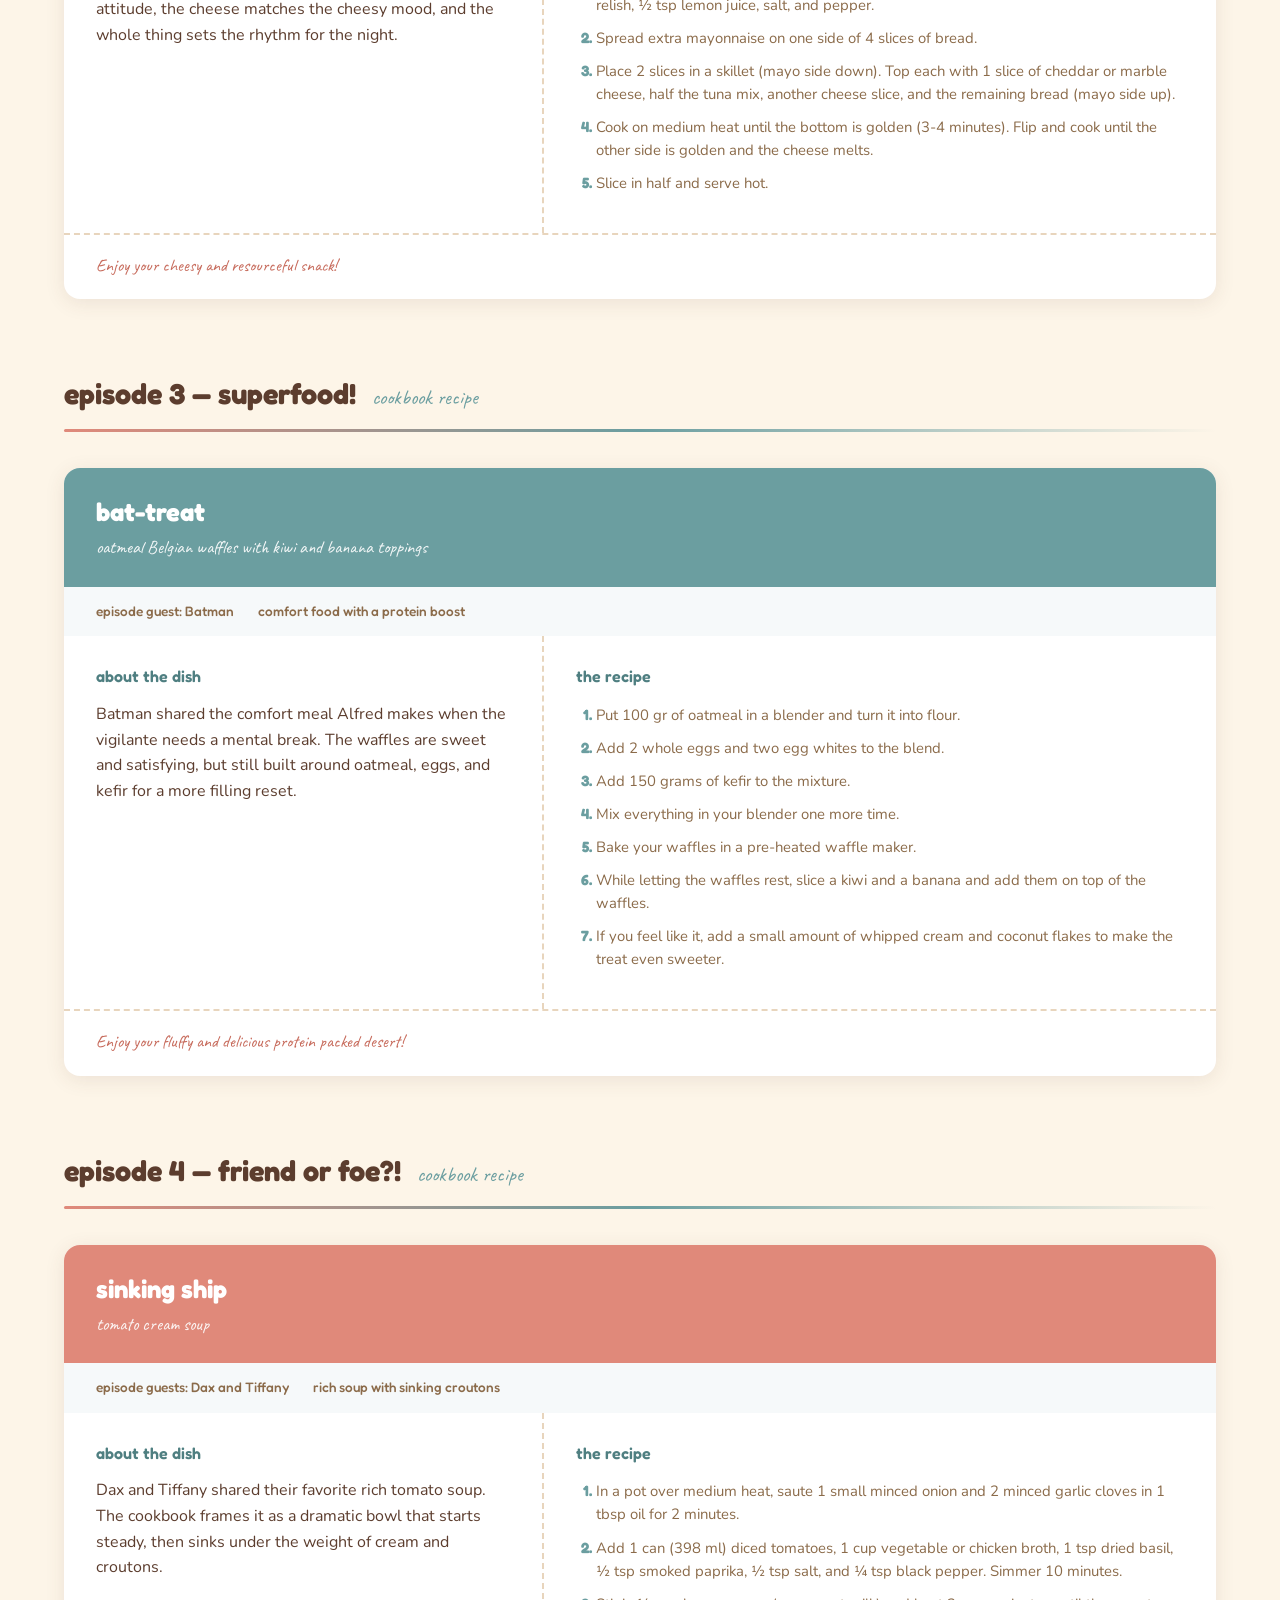
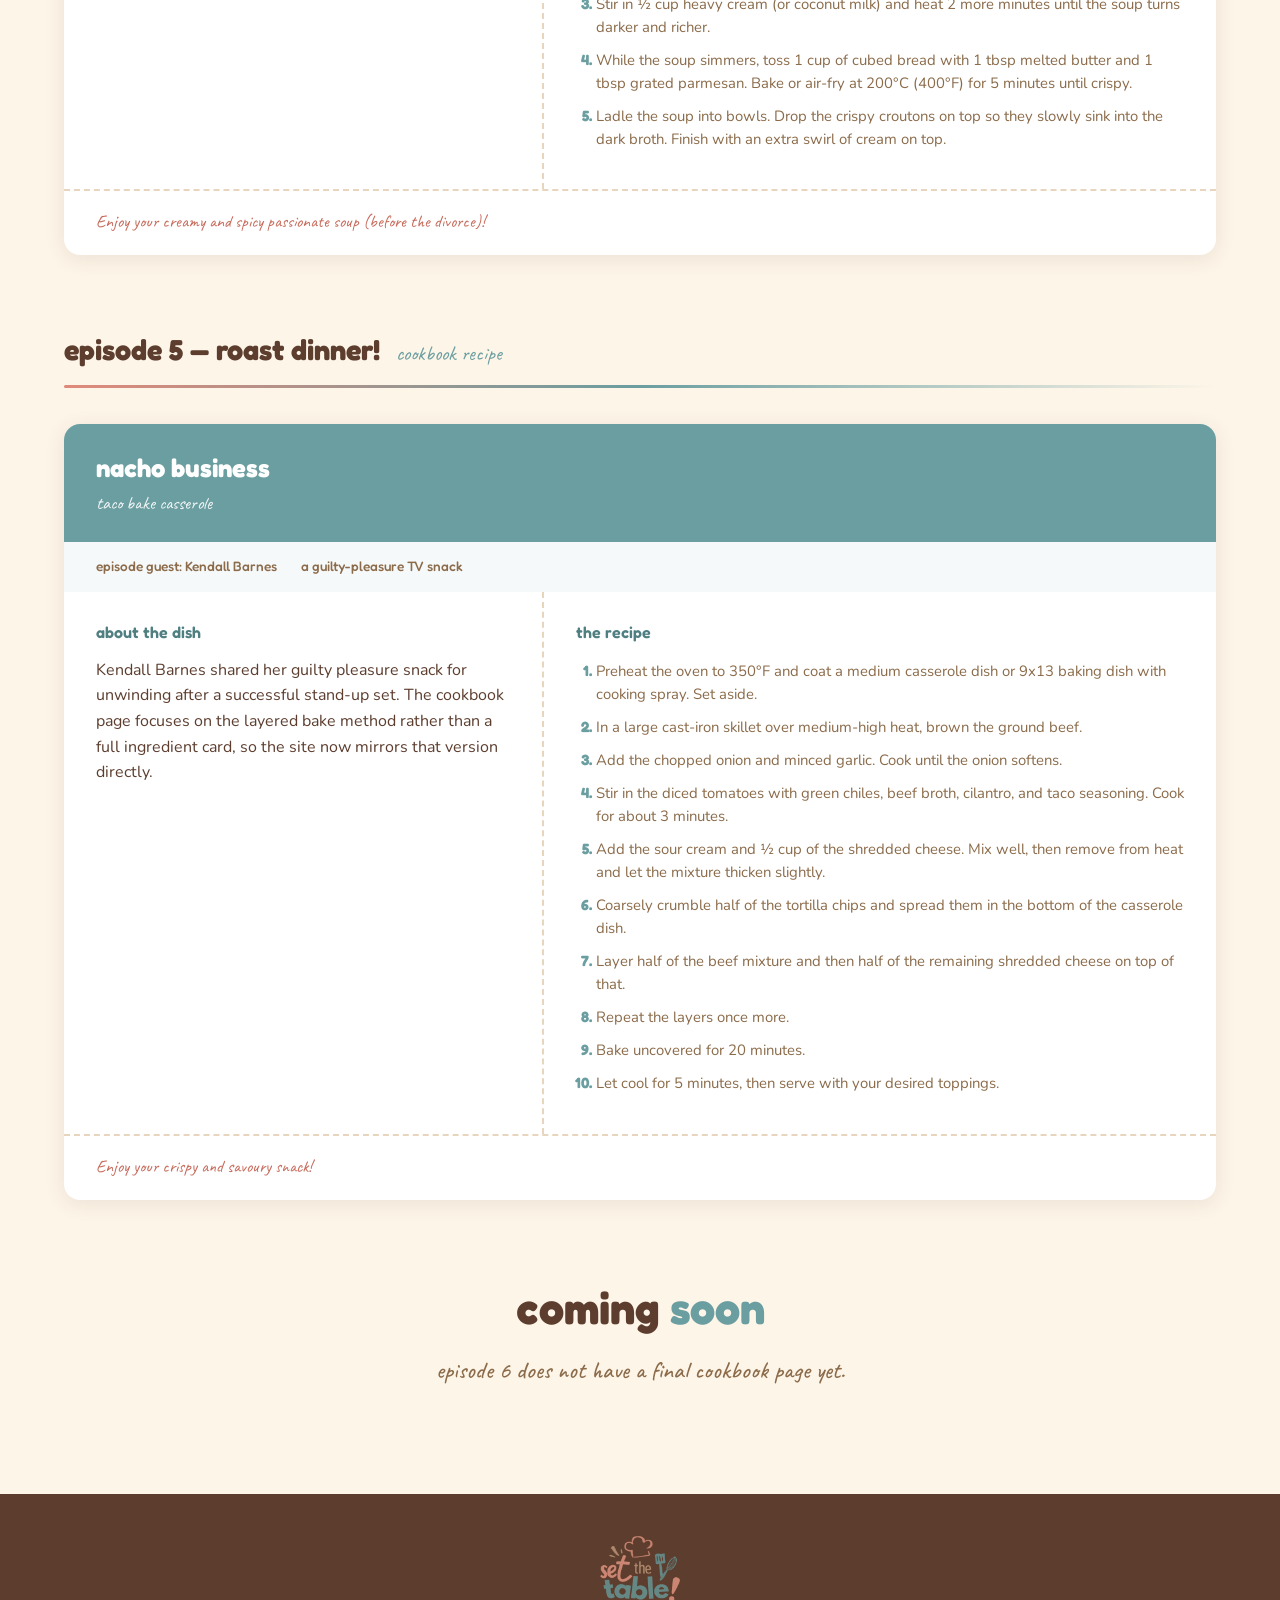
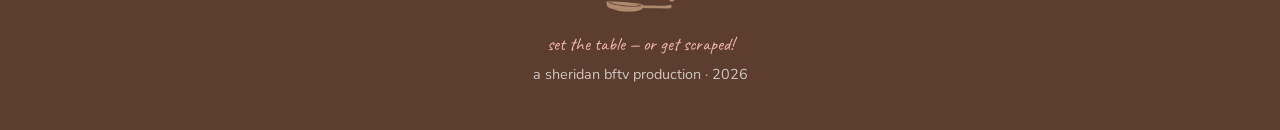
==== commit 8fcd7c2f: "Replace website recipes with cookbook versions" ====
--- a/recipes.html
+++ b/recipes.html
@@ -3,7 +3,7 @@
 <head>
   <meta charset="UTF-8">
   <meta name="viewport" content="width=device-width, initial-scale=1.0">
-  <title>recipes — set the table!</title>
+  <title>recipes &mdash; set the table!</title>
   <link rel="stylesheet" href="css/style.css">
   <link rel="icon" href="assets/logo.png" type="image/png">
 </head>
@@ -24,236 +24,227 @@
   <main>
     <div class="page-header torn-bottom" style="background: var(--coral);">
       <h1>recipes</h1>
-      <p class="page-subtitle">the dishes from the show — for you at home</p>
+      <p class="page-subtitle">the final cookbook picks &mdash; straight from the booklet</p>
     </div>
 
     <section class="section">
       <div class="container">
-
         <p class="recipes-intro fade-up">
-          Cooking can be hard sometimes, we get it. That's why we've put together easy, 
-          delicious versions of the dishes featured on the show. Give them a try and see if 
-          you can <em>set the table</em> at home!
+          We swapped out the placeholder web recipes and replaced them with the final dishes from the
+          official cookbook. These are the booklet versions featured for episodes 1 through 5.
         </p>
 
-
-        <div class="recipe-episode-group">
-          <div class="recipe-ep-header fade-up">
-            <h2>episode 1 — red carpet craving</h2>
-            <span class="ep-tag">the cupcake showdown</span>
-          </div>
-          <hr class="recipe-ep-divider">
-
-          <!-- Recipe 1: Chocolate Cupcakes -->
+        <div class="recipe-episode-group">
+          <div class="recipe-ep-header fade-up">
+            <h2>episode 1 &mdash; red carpet craving</h2>
+            <span class="ep-tag">cookbook recipe</span>
+          </div>
+          <hr class="recipe-ep-divider">
+
           <div class="recipe-spread fade-up">
             <div class="recipe-spread-header">
-              <h3>red carpet chocolate cupcakes</h3>
-              <span class="recipe-origin">inspired by Liam Hamilton's drama</span>
-            </div>
-            <div class="recipe-spread-meta">
-              <span>⏱ 45 min</span>
-              <span>🍽 makes 12</span>
-            </div>
-            <div class="recipe-spread-body">
-              <div class="recipe-ingredients">
-                <h4>cupcake batter</h4>
-                <ul>
-                  <li>1½ cups all-purpose flour</li>
-                  <li>¾ cup cocoa powder</li>
-                  <li>1½ tsp baking powder</li>
-                  <li>¼ tsp salt</li>
-                  <li>¾ cup sugar</li>
-                  <li>2 eggs</li>
-                  <li>½ cup melted butter</li>
-                  <li>1 cup milk (any kind works!)</li>
-                  <li>2 tsp vanilla extract</li>
-                  <li>½ cup hot water or coffee</li>
-                </ul>
-                <h4>vanilla buttercream</h4>
-                <ul>
-                  <li>1 cup butter, softened</li>
-                  <li>4 cups icing sugar</li>
-                  <li>2 tsp vanilla</li>
-                  <li>3 tbsp cream or milk</li>
-                  <li>pinch of salt</li>
-                </ul>
-                <h4>topping</h4>
-                <ul>
-                  <li>gold sprinkles</li>
-                  <li>chocolate shavings</li>
-                  <li>fresh raspberries</li>
-                </ul>
-              </div>
-              <div class="recipe-directions">
-                <h4>directions</h4>
-                <ol>
-                  <li>Preheat your oven to 350°F. Line a muffin tin with cupcake liners.</li>
-                  <li>Whisk flour, cocoa powder, baking powder, and salt in a big bowl.</li>
-                  <li>In another bowl, mix together the sugar, eggs, melted butter, milk, and vanilla.</li>
-                  <li>Pour the wet stuff into the dry stuff and stir until just combined — don't overmix! Then stir in the hot water. The batter will be thin and that's totally fine.</li>
-                  <li>Fill your liners about ⅔ full. Bake for 18–20 minutes until a toothpick comes out clean. Let them cool completely before frosting.</li>
-                  <li><strong>For the buttercream:</strong> Beat the softened butter by itself for about 3 minutes until it's fluffy and pale. Add the icing sugar one cup at a time, then the vanilla, cream, and salt. Beat on high for 2 minutes until it's smooth and light.</li>
-                  <li>Pipe or spread the buttercream onto your cooled cupcakes. Hit them with gold sprinkles, some chocolate shavings, and a raspberry on top.</li>
-                </ol>
-              </div>
-            </div>
-            <div class="recipe-tip">💡 the hot water/coffee trick makes the chocolate flavour way deeper — seriously don't skip it, you can't taste the coffee!</div>
-          </div>
-
-          <!-- Recipe 2: Strawberry Cupcakes -->
+              <h3>post-shoot blues</h3>
+              <span class="recipe-origin">a cooling blueberry mocktail</span>
+            </div>
+            <div class="recipe-spread-meta">
+              <span>episode guest: Liam Hamilton</span>
+              <span>bright, bittersweet, and calming</span>
+            </div>
+            <div class="recipe-spread-body">
+              <div class="recipe-ingredients">
+                <h4>about the drink</h4>
+                <p>
+                  Liam Hamilton shared this bittersweet mocktail as a post-shoot cooldown. It starts
+                  bright and zesty, then settles into blueberry and lavender notes for that
+                  tired-but-satisfied feeling after a long day.
+                </p>
+              </div>
+              <div class="recipe-directions">
+                <h4>the recipe</h4>
+                <ol>
+                  <li>Simmer &frac12; cup sugar, &frac12; cup water, and 1 tbsp dried lavender; steep 10-15 minutes, strain, and cool.</li>
+                  <li>Muddle &frac12; cup blueberries with 1 oz lime juice.</li>
+                  <li>Add &frac34; oz lavender syrup, 2 oz pineapple juice, 1 dash orange bitters (optional), and ice; shake well.</li>
+                  <li>Strain into a glass with ice, top with 3 oz sparkling water, and stir.</li>
+                  <li>Garnish and serve.</li>
+                </ol>
+              </div>
+            </div>
+            <div class="recipe-tip">Enjoy your soothing and fruitful drink!</div>
+          </div>
+        </div>
+
+        <div class="recipe-episode-group">
+          <div class="recipe-ep-header fade-up">
+            <h2>episode 2 &mdash; shake it to the beat!</h2>
+            <span class="ep-tag">cookbook recipe</span>
+          </div>
+          <hr class="recipe-ep-divider">
+
           <div class="recipe-spread fade-up">
             <div class="recipe-spread-header coral">
-              <h3>strawberry shortcake cupcakes</h3>
-              <span class="recipe-origin">inspired by Maddie's episode</span>
-            </div>
-            <div class="recipe-spread-meta">
-              <span>⏱ 50 min</span>
-              <span>🍽 makes 12</span>
-            </div>
-            <div class="recipe-spread-body">
-              <div class="recipe-ingredients">
-                <h4>cupcake batter</h4>
-                <ul>
-                  <li>1¾ cups all-purpose flour</li>
-                  <li>1½ tsp baking powder</li>
-                  <li>¼ tsp salt</li>
-                  <li>¾ cup sugar</li>
-                  <li>½ cup softened butter</li>
-                  <li>2 eggs</li>
-                  <li>¾ cup milk</li>
-                  <li>2 tsp vanilla</li>
-                  <li>½ cup freeze-dried strawberries, crushed fine</li>
-                </ul>
-                <h4>chocolate drizzle</h4>
-                <ul>
-                  <li>100g chocolate chips</li>
-                  <li>¼ cup cream</li>
-                </ul>
-                <h4>whipped cream top</h4>
-                <ul>
-                  <li>1½ cups heavy cream, cold</li>
-                  <li>3 tbsp icing sugar</li>
-                  <li>1 tsp vanilla</li>
-                  <li>fresh strawberries</li>
-                </ul>
-              </div>
-              <div class="recipe-directions">
-                <h4>directions</h4>
-                <ol>
-                  <li>Preheat to 350°F. Line your muffin tin.</li>
-                  <li>Whisk together the flour, baking powder, salt, and your crushed freeze-dried strawberry powder.</li>
-                  <li>In another bowl, beat the butter and sugar together until pale and fluffy (3–4 min with a hand mixer, longer by hand). Add eggs one at a time, then vanilla.</li>
-                  <li>Add the flour mixture and milk in 3 alternating additions, mixing gently between each one.</li>
-                  <li>Fill liners ⅔ full. Bake 20–22 min. Cool completely.</li>
-                  <li><strong>Chocolate drizzle:</strong> Heat the cream until it just starts to simmer, pour it over the chocolate chips. Wait 2 minutes, then stir until smooth and glossy. Let it cool a bit.</li>
-                  <li><strong>Whipped cream:</strong> Beat the cold cream with icing sugar and vanilla until you get stiff peaks.</li>
-                  <li>Drizzle chocolate over the cupcakes, pipe on the whipped cream, top with a sliced strawberry. Done!</li>
-                </ol>
-              </div>
-            </div>
-            <div class="recipe-tip">💡 the freeze-dried strawberry powder gives the cake a natural pink colour and real berry flavour without making the batter wet</div>
-          </div>
-        </div>
-
-        <!-- EPISODE 2 — Mocktails -->
-        <div class="recipe-episode-group">
-          <div class="recipe-ep-header fade-up">
-            <h2>episode 2 — shake it to the beat!</h2>
-            <span class="ep-tag">the mocktail showdown</span>
-          </div>
-          <hr class="recipe-ep-divider">
-
-          <!-- Deevs' Mocktail -->
+              <h3>feel the deeves</h3>
+              <span class="recipe-origin">cheesy tuna melt sandwich</span>
+            </div>
+            <div class="recipe-spread-meta">
+              <span>episode guest: Deevs</span>
+              <span>a salty pre-show comfort pick</span>
+            </div>
+            <div class="recipe-spread-body">
+              <div class="recipe-ingredients">
+                <h4>about the dish</h4>
+                <p>
+                  Deevs says this cheesy tuna melt is the sandwich he eats before every concert.
+                  The canned tuna matches the salty attitude, the cheese matches the cheesy mood,
+                  and the whole thing sets the rhythm for the night.
+                </p>
+              </div>
+              <div class="recipe-directions">
+                <h4>the recipe</h4>
+                <ol>
+                  <li>Drain one 180 ml can of chunk light tuna. Flake with a fork and mix with 2 tbsp mayonnaise, 1 tbsp minced white onion, 1 tbsp finely minced celery, 1 tbsp sweet pickle relish, &frac12; tsp lemon juice, salt, and pepper.</li>
+                  <li>Spread extra mayonnaise on one side of 4 slices of bread.</li>
+                  <li>Place 2 slices in a skillet (mayo side down). Top each with 1 slice of cheddar or marble cheese, half the tuna mix, another cheese slice, and the remaining bread (mayo side up).</li>
+                  <li>Cook on medium heat until the bottom is golden (3-4 minutes). Flip and cook until the other side is golden and the cheese melts.</li>
+                  <li>Slice in half and serve hot.</li>
+                </ol>
+              </div>
+            </div>
+            <div class="recipe-tip">Enjoy your cheesy and resourceful snack!</div>
+          </div>
+        </div>
+
+        <div class="recipe-episode-group">
+          <div class="recipe-ep-header fade-up">
+            <h2>episode 3 &mdash; superfood!</h2>
+            <span class="ep-tag">cookbook recipe</span>
+          </div>
+          <hr class="recipe-ep-divider">
+
           <div class="recipe-spread fade-up">
             <div class="recipe-spread-header">
-              <h3>the smoky cream soda</h3>
-              <span class="recipe-origin">inspired by Deevs' episode</span>
-            </div>
-            <div class="recipe-spread-meta">
-              <span>⏱ 10 min</span>
-              <span>🍽 makes 2 drinks</span>
-            </div>
-            <div class="recipe-spread-body">
-              <div class="recipe-ingredients">
-                <h4>ingredients</h4>
-                <ul>
-                  <li>1 can cream soda, chilled</li>
-                  <li>2 oz coconut cream</li>
-                  <li>1 oz fresh lime juice</li>
-                  <li>½ oz simple syrup</li>
-                  <li>¼ tsp liquid smoke (trust us)</li>
-                  <li>a few dashes of sriracha</li>
-                  <li>strawberry sparkling water</li>
-                  <li>ice</li>
-                </ul>
-                <h4>garnish</h4>
-                <ul>
-                  <li>Tajín rim</li>
-                  <li>lime wheel</li>
-                </ul>
-              </div>
-              <div class="recipe-directions">
-                <h4>directions</h4>
-                <ol>
-                  <li>Run a lime wedge around the rim of two glasses, then dip them in Tajín. Fill with ice.</li>
-                  <li>In a jar or shaker, combine coconut cream, lime juice, simple syrup, liquid smoke, and sriracha. Shake it up for about 10 seconds to mix everything together.</li>
-                  <li>Pour the mixture evenly between your two glasses.</li>
-                  <li>Top each glass halfway with cream soda, then fill the rest with strawberry sparkling water.</li>
-                  <li>Give it one gentle stir. Add a lime wheel. You're done!</li>
-                </ol>
-              </div>
-            </div>
-            <div class="recipe-tip">💡 the liquid smoke sounds wild but it adds a subtle depth that works surprisingly well with cream soda. start with less sriracha and add more to taste!</div>
-          </div>
-
-          <!-- Maddie's Mocktail -->
+              <h3>bat-treat</h3>
+              <span class="recipe-origin">oatmeal Belgian waffles with kiwi and banana toppings</span>
+            </div>
+            <div class="recipe-spread-meta">
+              <span>episode guest: Batman</span>
+              <span>comfort food with a protein boost</span>
+            </div>
+            <div class="recipe-spread-body">
+              <div class="recipe-ingredients">
+                <h4>about the dish</h4>
+                <p>
+                  Batman shared the comfort meal Alfred makes when the vigilante needs a mental
+                  break. The waffles are sweet and satisfying, but still built around oatmeal,
+                  eggs, and kefir for a more filling reset.
+                </p>
+              </div>
+              <div class="recipe-directions">
+                <h4>the recipe</h4>
+                <ol>
+                  <li>Put 100 gr of oatmeal in a blender and turn it into flour.</li>
+                  <li>Add 2 whole eggs and two egg whites to the blend.</li>
+                  <li>Add 150 grams of kefir to the mixture.</li>
+                  <li>Mix everything in your blender one more time.</li>
+                  <li>Bake your waffles in a pre-heated waffle maker.</li>
+                  <li>While letting the waffles rest, slice a kiwi and a banana and add them on top of the waffles.</li>
+                  <li>If you feel like it, add a small amount of whipped cream and coconut flakes to make the treat even sweeter.</li>
+                </ol>
+              </div>
+            </div>
+            <div class="recipe-tip">Enjoy your fluffy and delicious protein packed desert!</div>
+          </div>
+        </div>
+
+        <div class="recipe-episode-group">
+          <div class="recipe-ep-header fade-up">
+            <h2>episode 4 &mdash; friend or foe?!</h2>
+            <span class="ep-tag">cookbook recipe</span>
+          </div>
+          <hr class="recipe-ep-divider">
+
           <div class="recipe-spread fade-up">
             <div class="recipe-spread-header coral">
-              <h3>the cranberry citrus spritz</h3>
-              <span class="recipe-origin">inspired by Maddie's hosting</span>
-            </div>
-            <div class="recipe-spread-meta">
-              <span>⏱ 5 min</span>
-              <span>🍽 makes 2 drinks</span>
-              <span>📊 super easy</span>
-            </div>
-            <div class="recipe-spread-body">
-              <div class="recipe-ingredients">
-                <h4>ingredients</h4>
-                <ul>
-                  <li>3 oz cranberry juice (100%, not cocktail)</li>
-                  <li>2 oz fresh lime juice</li>
-                  <li>1 oz coconut cream or piña colada mix</li>
-                  <li>½ oz simple syrup</li>
-                  <li>grapefruit sparkling water</li>
-                  <li>ginger ale</li>
-                  <li>ice</li>
-                </ul>
-                <h4>garnish</h4>
-                <ul>
-                  <li>grapefruit wedge</li>
-                  <li>sprig of rosemary</li>
-                </ul>
-              </div>
-              <div class="recipe-directions">
-                <h4>directions</h4>
-                <ol>
-                  <li>Fill two tall glasses with ice.</li>
-                  <li>Split the cranberry juice, lime juice, coconut cream, and simple syrup between the glasses. Give each a stir.</li>
-                  <li>Top each glass with equal parts grapefruit sparkling water and ginger ale (about 3 oz of each).</li>
-                  <li>Stir gently. Tuck in a grapefruit wedge and a rosemary sprig. Enjoy!</li>
-                </ol>
-              </div>
-            </div>
-            <div class="recipe-tip">💡 this one is genuinely great for impressing people. the cranberry-grapefruit combo gives it a gorgeous deep pink colour</div>
-          </div>
-        </div>
-
-        <!-- WIP Placeholders -->
+              <h3>sinking ship</h3>
+              <span class="recipe-origin">tomato cream soup</span>
+            </div>
+            <div class="recipe-spread-meta">
+              <span>episode guests: Dax and Tiffany</span>
+              <span>rich soup with sinking croutons</span>
+            </div>
+            <div class="recipe-spread-body">
+              <div class="recipe-ingredients">
+                <h4>about the dish</h4>
+                <p>
+                  Dax and Tiffany shared their favorite rich tomato soup. The cookbook frames it
+                  as a dramatic bowl that starts steady, then sinks under the weight of cream and
+                  croutons.
+                </p>
+              </div>
+              <div class="recipe-directions">
+                <h4>the recipe</h4>
+                <ol>
+                  <li>In a pot over medium heat, saute 1 small minced onion and 2 minced garlic cloves in 1 tbsp oil for 2 minutes.</li>
+                  <li>Add 1 can (398 ml) diced tomatoes, 1 cup vegetable or chicken broth, 1 tsp dried basil, &frac12; tsp smoked paprika, &frac12; tsp salt, and &frac14; tsp black pepper. Simmer 10 minutes.</li>
+                  <li>Stir in &frac12; cup heavy cream (or coconut milk) and heat 2 more minutes until the soup turns darker and richer.</li>
+                  <li>While the soup simmers, toss 1 cup of cubed bread with 1 tbsp melted butter and 1 tbsp grated parmesan. Bake or air-fry at 200&deg;C (400&deg;F) for 5 minutes until crispy.</li>
+                  <li>Ladle the soup into bowls. Drop the crispy croutons on top so they slowly sink into the dark broth. Finish with an extra swirl of cream on top.</li>
+                </ol>
+              </div>
+            </div>
+            <div class="recipe-tip">Enjoy your creamy and spicy passionate soup (before the divorce)!</div>
+          </div>
+        </div>
+
+        <div class="recipe-episode-group">
+          <div class="recipe-ep-header fade-up">
+            <h2>episode 5 &mdash; roast dinner!</h2>
+            <span class="ep-tag">cookbook recipe</span>
+          </div>
+          <hr class="recipe-ep-divider">
+
+          <div class="recipe-spread fade-up">
+            <div class="recipe-spread-header">
+              <h3>nacho business</h3>
+              <span class="recipe-origin">taco bake casserole</span>
+            </div>
+            <div class="recipe-spread-meta">
+              <span>episode guest: Kendall Barnes</span>
+              <span>a guilty-pleasure TV snack</span>
+            </div>
+            <div class="recipe-spread-body">
+              <div class="recipe-ingredients">
+                <h4>about the dish</h4>
+                <p>
+                  Kendall Barnes shared her guilty pleasure snack for unwinding after a successful
+                  stand-up set. The cookbook page focuses on the layered bake method rather than a
+                  full ingredient card, so the site now mirrors that version directly.
+                </p>
+              </div>
+              <div class="recipe-directions">
+                <h4>the recipe</h4>
+                <ol>
+                  <li>Preheat the oven to 350&deg;F and coat a medium casserole dish or 9x13 baking dish with cooking spray. Set aside.</li>
+                  <li>In a large cast-iron skillet over medium-high heat, brown the ground beef.</li>
+                  <li>Add the chopped onion and minced garlic. Cook until the onion softens.</li>
+                  <li>Stir in the diced tomatoes with green chiles, beef broth, cilantro, and taco seasoning. Cook for about 3 minutes.</li>
+                  <li>Add the sour cream and &frac12; cup of the shredded cheese. Mix well, then remove from heat and let the mixture thicken slightly.</li>
+                  <li>Coarsely crumble half of the tortilla chips and spread them in the bottom of the casserole dish.</li>
+                  <li>Layer half of the beef mixture and then half of the remaining shredded cheese on top of that.</li>
+                  <li>Repeat the layers once more.</li>
+                  <li>Bake uncovered for 20 minutes.</li>
+                  <li>Let cool for 5 minutes, then serve with your desired toppings.</li>
+                </ol>
+              </div>
+            </div>
+            <div class="recipe-tip">Enjoy your crispy and savoury snack!</div>
+          </div>
+        </div>
+
         <div class="fade-up">
           <div class="section-header" style="margin-bottom: 24px;">
             <h2>coming <span class="teal">soon</span></h2>
-            <p class="subtitle">our chefs are still in the kitchen on these ones...</p>
+            <p class="subtitle">episode 6 does not have a final cookbook page yet.</p>
           </div>
         </div>
       </div>
@@ -263,8 +254,8 @@
   <footer class="footer">
     <div class="footer-inner">
       <img src="assets/logo.png" alt="Set the Table" class="footer-logo">
-      <p class="footer-tagline">set the table — or get scraped!</p>
-      <p>a sheridan bftv production · 2026</p>
+      <p class="footer-tagline">set the table &mdash; or get scraped!</p>
+      <p>a sheridan bftv production &middot; 2026</p>
     </div>
   </footer>
 
